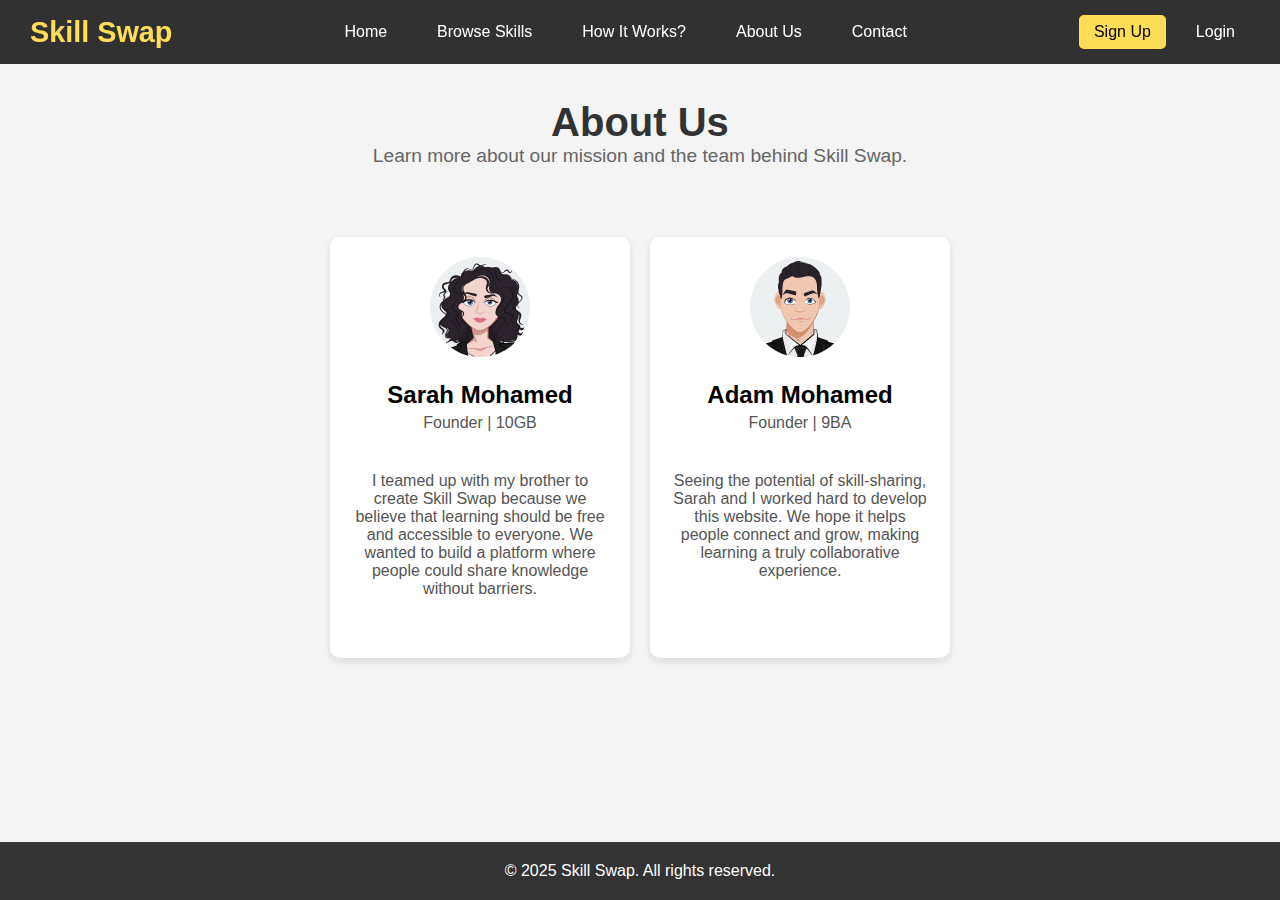
==== about.html @ 716b71e6 "Add files via upload" ====
<!DOCTYPE html>
<html lang="en">
<head>
    <meta charset="UTF-8">
    <meta name="viewport" content="width=device-width, initial-scale=1.0">
    <title>About Us - Skill Swap</title>
    <link rel="stylesheet" href="css/about.css">
    <script src="scripts/browser.js"></script>
</head>
<body>
    <nav class="navbar">
        <div class="logo"><a href="index.html">Skill Swap</a></div>
        <ul class="nav-links">
            <li><a href="index.html">Home</a></li>
            <li><a href="browser.html">Browse Skills</a></li>
            <li><a href="how-it-works.html">How It Works?</a></li>
            <li><a href="about.html">About Us</a></li>
            <li><a href="contact.html">Contact</a></li>
        </ul>
        <div class="auth-links">
            <a href="signup.html" class="highlight">Sign Up</a>
            <a href="login.html">Login</a>
        </div>
    </nav>

    <header class="header">
        <h1>About Us</h1>
        <p>Learn more about our mission and the team behind Skill Swap.</p>
    </header>

    <section class="team-section">
        <div class="team-container">
            <div class="team-card">
                <img src="imgs/sarah.png" alt="Sarah Mohamed">
                <h3>Sarah Mohamed</h3>
                <p>Founder | 10GB</p>
                <p>I teamed up with my brother to create Skill Swap because we believe that learning should be free and accessible to everyone. We wanted to build a platform where people could share knowledge without barriers.</p>
            </div>
            <div class="team-card">
                <img src="imgs/adam.png" alt="Adam Mohamed">
                <h3>Adam Mohamed</h3>
                <p>Founder | 9BA</p>
                <p>Seeing the potential of skill-sharing, Sarah and I worked hard to develop this website. We hope it helps people connect and grow, making learning a truly collaborative experience.</p>
            </div>
        </div>
    </section>

    <footer>
        <p>&copy; 2025 Skill Swap. All rights reserved.</p>
    </footer>
</body>
</html>
---- css/about.css ----
* {
    margin: 0;
    padding: 0;
    box-sizing: border-box;
}

html, body {
    width: 100%;
    height: 100%;
    overflow-x: hidden; 
    font-family: 'Arial', sans-serif; 
    background-color: #f4f4f4; 
}

html, body {
    width: 100%;
    min-height: 100vh; 
    overflow-x: hidden;
    font-family: 'Arial', sans-serif; 
    background-color: #f4f4f4; 
    display: flex; 
    flex-direction: column; 
}

/* Navbar Styles */
.navbar {
    position: fixed;
    top: 0;
    left: 0;
    width: 100%;
    display: flex;
    justify-content: space-between;
    align-items: center;
    background: rgba(0, 0, 0, 0.8); 
    padding: 15px 30px;
    backdrop-filter: blur(10px);
    z-index: 1000;
}

.logo a {
    font-size: 1.8rem;
    font-weight: bold;
    color: #ffdd57; 
    text-decoration: none;
}

.nav-links {
    list-style: none;
    display: flex;
    gap: 20px;
}

.nav-links a {
    color: white;
    text-decoration: none;
    font-size: 1rem;
    padding: 10px 15px;
    transition: background 0.3s, color 0.3s;
}

.nav-links a:hover {
    background: rgba(255, 255, 255, 0.2);
    border-radius: 5px;
}

/* Auth Links */
.auth-links {
    display: flex;
    gap: 15px;
}

.auth-links a {
    color: white;
    text-decoration: none;
    font-size: 1rem;
    padding: 8px 15px;
    border-radius: 5px;
    transition: background 0.3s;
}

.auth-links .highlight {
    background: #ffdd57;
    color: black;
}

.auth-links a:hover {
    background: rgba(255, 255, 255, 0.3);
}

/* Header Styles */
.header {
    text-align: center;
    margin-top: 80px; 
    padding: 20px;
}

.header h1 {
    font-size: 2.5rem;
    color: #333;
}

.header p {
    font-size: 1.2rem;
    color: #666;
}

/* Team Section */
.team-section {
    text-align: center;
    padding: 50px 20px;
    background-color: #f4f4f4;
    flex-grow: 1; 
}

.team-section h2 {
    font-size: 2rem;
    margin-bottom: 20px;
}

.team-section p {
    font-size: 1.1rem;
    color: #666;
    margin-bottom: 40px;
}

.team-container {
    display: flex;
    justify-content: center;
    gap: 20px; 
    flex-wrap: wrap; 
}

.team-card {
    background: white;
    padding: 20px;
    width: 300px; 
    border-radius: 10px;
    box-shadow: 0 4px 8px rgba(0, 0, 0, 0.1);
    text-align: center;
    transition: transform 0.3s; 
}

.team-card img {
    width: 100px;
    height: 100px;
    border-radius: 50%;
    object-fit: cover;
    margin-bottom: 15px;
}

.team-card h3 {
    font-size: 1.5rem;
    margin: 5px 0;
}

.team-card p {
    font-size: 1rem;
    color: #555;
}

/* Hover Effect */
.team-card:hover {
    transform: scale(1.05); 
}

/* Footer */
footer {
    text-align: center; 
    padding: 20px; 
    background-color: #333; 
    color: white;
}

/* Responsive */
@media (max-width: 768px) {
    .team-container {
        flex-direction: column;
        align-items: center;
    }

    .header h1 {
        font-size: 2rem; 
    }

    .header p {
        font-size: 1rem; 
    }
}
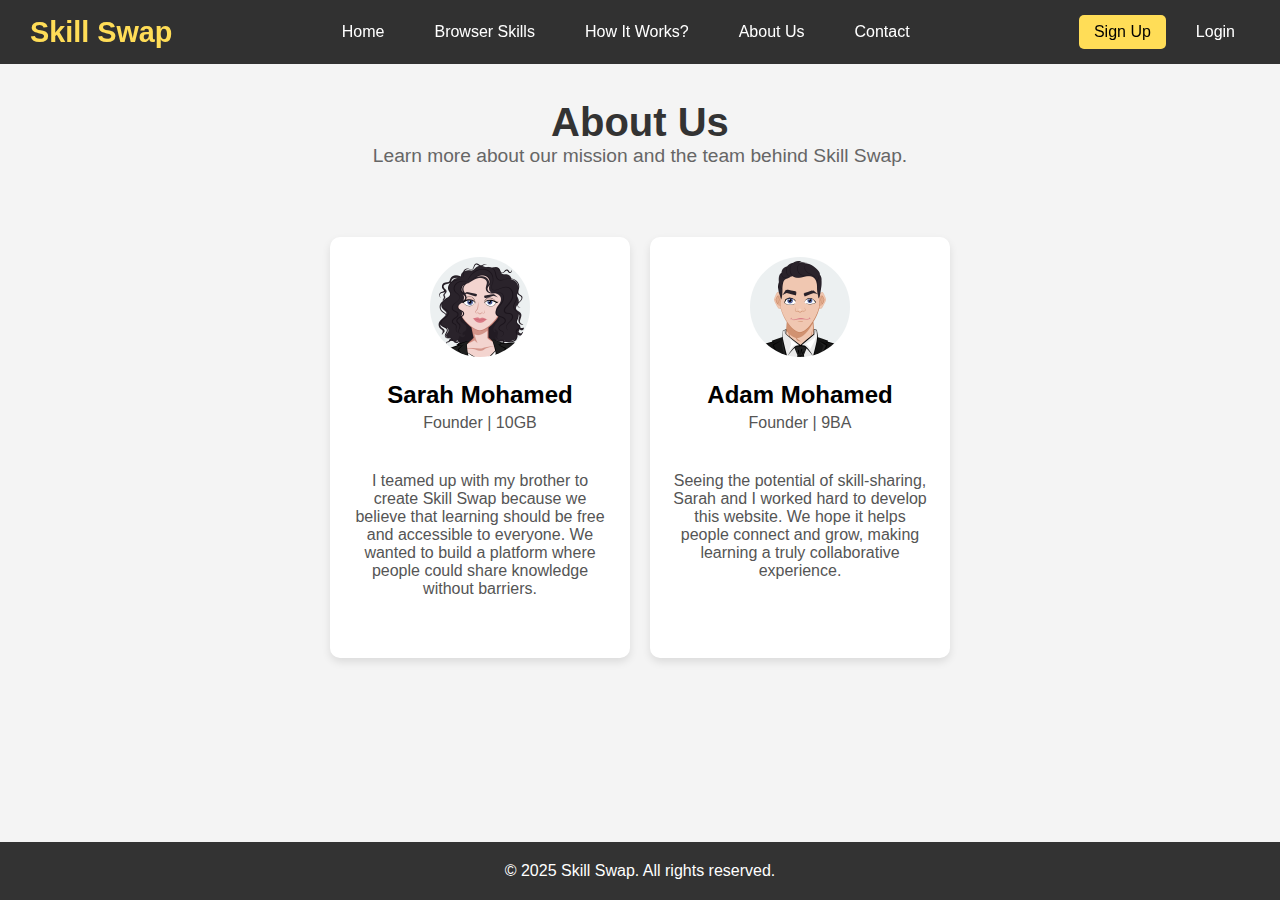
==== commit 1806f26c: "Update about.html" ====
--- a/about.html
+++ b/about.html
@@ -12,7 +12,7 @@
         <div class="logo"><a href="index.html">Skill Swap</a></div>
         <ul class="nav-links">
             <li><a href="index.html">Home</a></li>
-            <li><a href="browser.html">Browse Skills</a></li>
+            <li><a href="browser.html">Browser Skills</a></li>
             <li><a href="how-it-works.html">How It Works?</a></li>
             <li><a href="about.html">About Us</a></li>
             <li><a href="contact.html">Contact</a></li>
@@ -49,4 +49,4 @@
         <p>&copy; 2025 Skill Swap. All rights reserved.</p>
     </footer>
 </body>
-</html>+</html>
